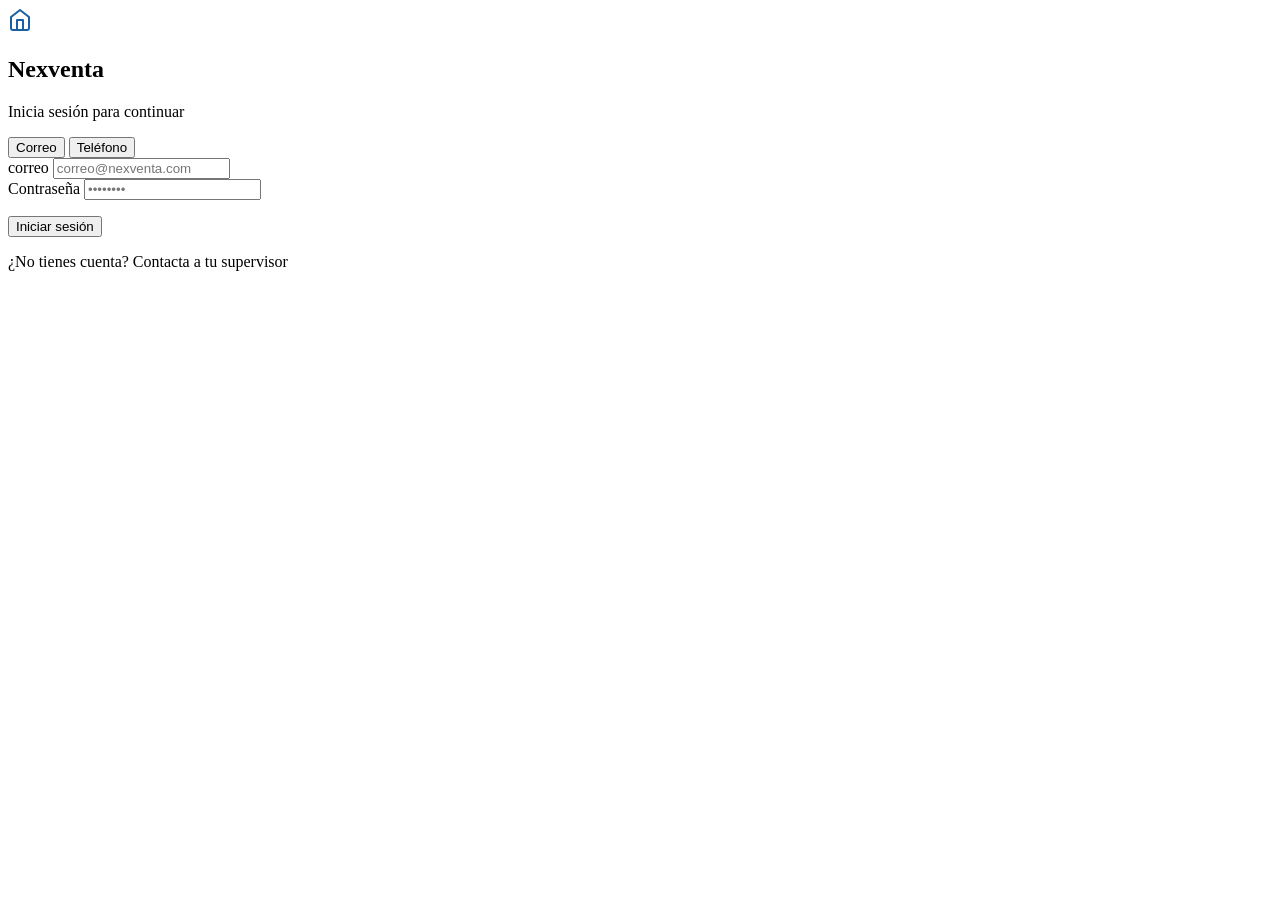
==== src/main/resources/static/login.html @ 6d61c964 "feat: agregar pagina de login" ====
<!DOCTYPE html>
<html lang="es">
<head>
    <meta charset="UTF-8">
    <meta name="viewport" content="width=device-width, initial-scale=1.0">
    <title>Nexventa - Login</title>
    <link rel="stylesheet" href="css/styles.css">
</head>
<body class="login-page">
    <div class="login-contenedor">

        <div class="login-cabecera">
            <div class="login-logo">
                <svg width="24" height="24" viewBox="0 0 24 24" fill="none" stroke="#185FA5" stroke-width="2" stroke-linecap="round" stroke-linejoin="round">
                    <path d="M3 9l9-7 9 7v11a2 2 0 0 1-2 2H5a2 2 0 0 1-2-2z"/>
                    <polyline points="9 22 9 12 15 12 15 22"/>
                </svg>
            </div>

            <h2 class="login-cabecera__titulo">Nexventa</h2>
            <p class="login-cabecera__subtitulo">Inicia sesión para continuar</p>
        </div>

        <div class="login-selector">
            <button class="login-selector__btn login-selector__btn--activo" id="btn-correo">Correo</button>
            <button class="login-selector__btn" id="btn-telefono">Teléfono</button>
        </div>

        <div class="login-formulario">
            <div class="campo">
                <label class="campo__etiqueta" for="identificador" id="label-identificador">correo</label>
                <input class="campo__input" type="email" id="identificador" placeholder="correo@nexventa.com">
            </div>

            <div class="campo">
                <label class="campo__etiqueta" for="contrasena">Contraseña</label>
                <input class="campo__input" type="password" id="contrasena" placeholder="••••••••" />
            </div>

            <p class="login-error" id="login-error"></p>

            <button class="login-boton" id="btn-ingresar">Iniciar sesión</button>

            <p class="login-aviso">¿No tienes cuenta? Contacta a tu supervisor</p>
        </div>
    </div>

    <script src="js/login.js"></script>
</body>
</html>
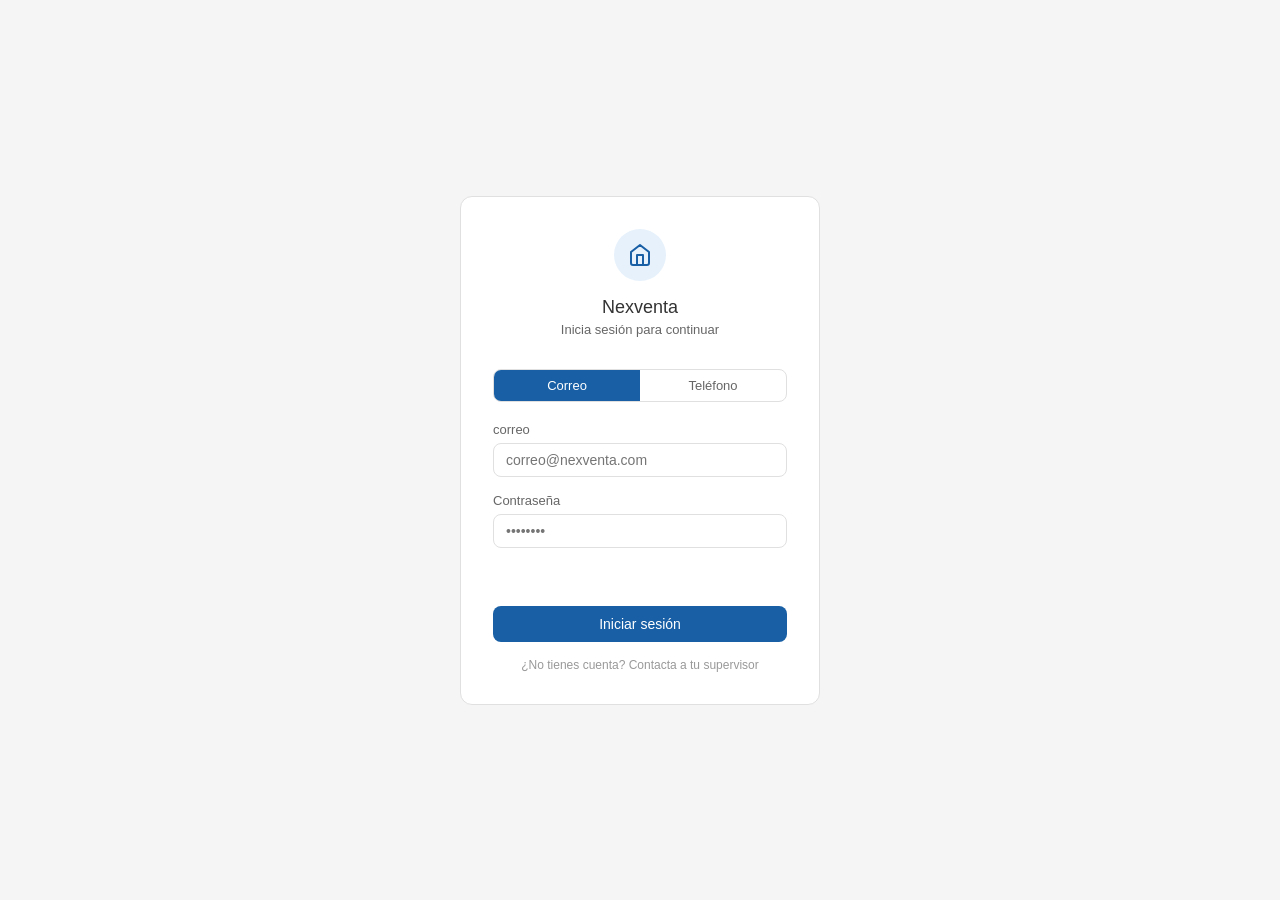
==== commit 5f1dfc78: "Agrega módulo de clientes y mejoras de interfaz" ====
--- a/src/main/resources/static/login.html
+++ b/src/main/resources/static/login.html
@@ -4,7 +4,8 @@
     <meta charset="UTF-8">
     <meta name="viewport" content="width=device-width, initial-scale=1.0">
     <title>Nexventa - Login</title>
-    <link rel="stylesheet" href="css/styles.css">
+    <link rel="stylesheet" href="css/base.css">
+    <link rel="stylesheet" href="css/login.css">
 </head>
 <body class="login-page">
     <div class="login-contenedor">
@@ -46,5 +47,6 @@
     </div>
 
     <script src="js/login.js"></script>
+
 </body>
 </html>
--- a/src/main/resources/static/css/base.css
+++ b/src/main/resources/static/css/base.css
@@ -0,0 +1,36 @@
+* {
+    margin: 0;
+    padding: 0;
+    box-sizing: border-box;
+}
+
+body {
+    font-family: Arial, sans-serif;
+    font-size: 16px;
+    background-color: #f5f5f5;
+    color: #333333;
+}
+
+/* ── Campos de formulario (usados en login y otros formularios) ── */
+.campo {
+    display: flex;
+    flex-direction: column;
+    gap: 6px;
+}
+
+.campo__etiqueta {
+    font-size: 13px;
+    color: #666666;
+}
+
+.campo__input {
+    padding: 8px 12px;
+    border: 1px solid #e0e0e0;
+    border-radius: 8px;
+    font-size: 14px;
+    outline: none;
+}
+
+.campo__input:focus {
+    border-color: #185FA5;
+}
--- a/src/main/resources/static/css/login.css
+++ b/src/main/resources/static/css/login.css
@@ -0,0 +1,136 @@
+/* ── Login page ── */
+.login-page {
+    display: flex;
+    align-items: center;
+    justify-content: center;
+    min-height: 100vh;
+    background-color: #f5f5f5;
+}
+
+.login-contenedor {
+    background-color: #ffffff;
+    border-radius: 12px;
+    border: 1px solid #e0e0e0;
+    padding: 2rem;
+    width: 100%;
+    max-width: 360px;
+}
+
+/* ── Cabecera del login ── */
+.login-cabecera {
+    text-align: center;
+    margin-bottom: 2rem;
+}
+
+.login-logo {
+    width: 52px;
+    height: 52px;
+    border-radius: 50%;
+    background-color: #E6F1FB;
+    display: flex;
+    align-items: center;
+    justify-content: center;
+    margin: 0 auto 1rem;
+}
+
+.login-cabecera__titulo {
+    font-size: 18px;
+    font-weight: 500;
+    color: #333333;
+    margin-bottom: 4px;
+}
+
+.login-cabecera__subtitulo {
+    font-size: 13px;
+    color: #666666;
+}
+
+/* ── Selector correo/telefono ── */
+.login-selector {
+    display: flex;
+    border: 1px solid #e0e0e0;
+    border-radius: 8px;
+    margin-bottom: 1.25rem;
+    overflow: hidden;
+    width: 100%;
+}
+
+.login-selector__btn {
+    flex: 1;
+    padding: 8px;
+    font-size: 13px;
+    font-weight: 500;
+    background-color: transparent;
+    color: #666666;
+    border: none;
+    cursor: pointer;
+}
+
+.login-selector__btn--activo {
+    background-color: #185FA5;
+    color: #ffffff;
+}
+
+.login-selector__btn:hover:not(.login-selector__btn--activo) {
+    background-color: #f5f5f5;
+}
+
+/* ── Formulario ── */
+.login-formulario {
+    display: flex;
+    flex-direction: column;
+    gap: 1rem;
+}
+
+.login-boton {
+    width: 100%;
+    background-color: #185FA5;
+    color: #ffffff;
+    border: none;
+    border-radius: 8px;
+    padding: 10px;
+    font-size: 14px;
+    font-weight: 500;
+    cursor: pointer;
+    margin-top: 0.5rem;
+}
+
+.login-boton:hover {
+    background-color: #0d4a82;
+}
+
+/* ── Mensajes ── */
+.login-aviso {
+    text-align: center;
+    font-size: 12px;
+    color: #999999;
+}
+
+.login-error {
+    font-size: 13px;
+    color: #cc0000;
+    text-align: center;
+    min-height: 18px;
+}
+
+/* ── Responsivo ── */
+@media (max-width: 768px) {
+
+    .login-page {
+        align-items: center;
+        padding: 1rem;
+        min-height: 100vh;
+        overflow: hidden;
+    }
+
+    .login-contenedor {
+        max-width: 100%;
+        border-radius: 8px;
+    }
+
+    .login-boton {
+        padding: 12px;
+        font-size: 14px;
+        margin-top: 0
+    }
+}
